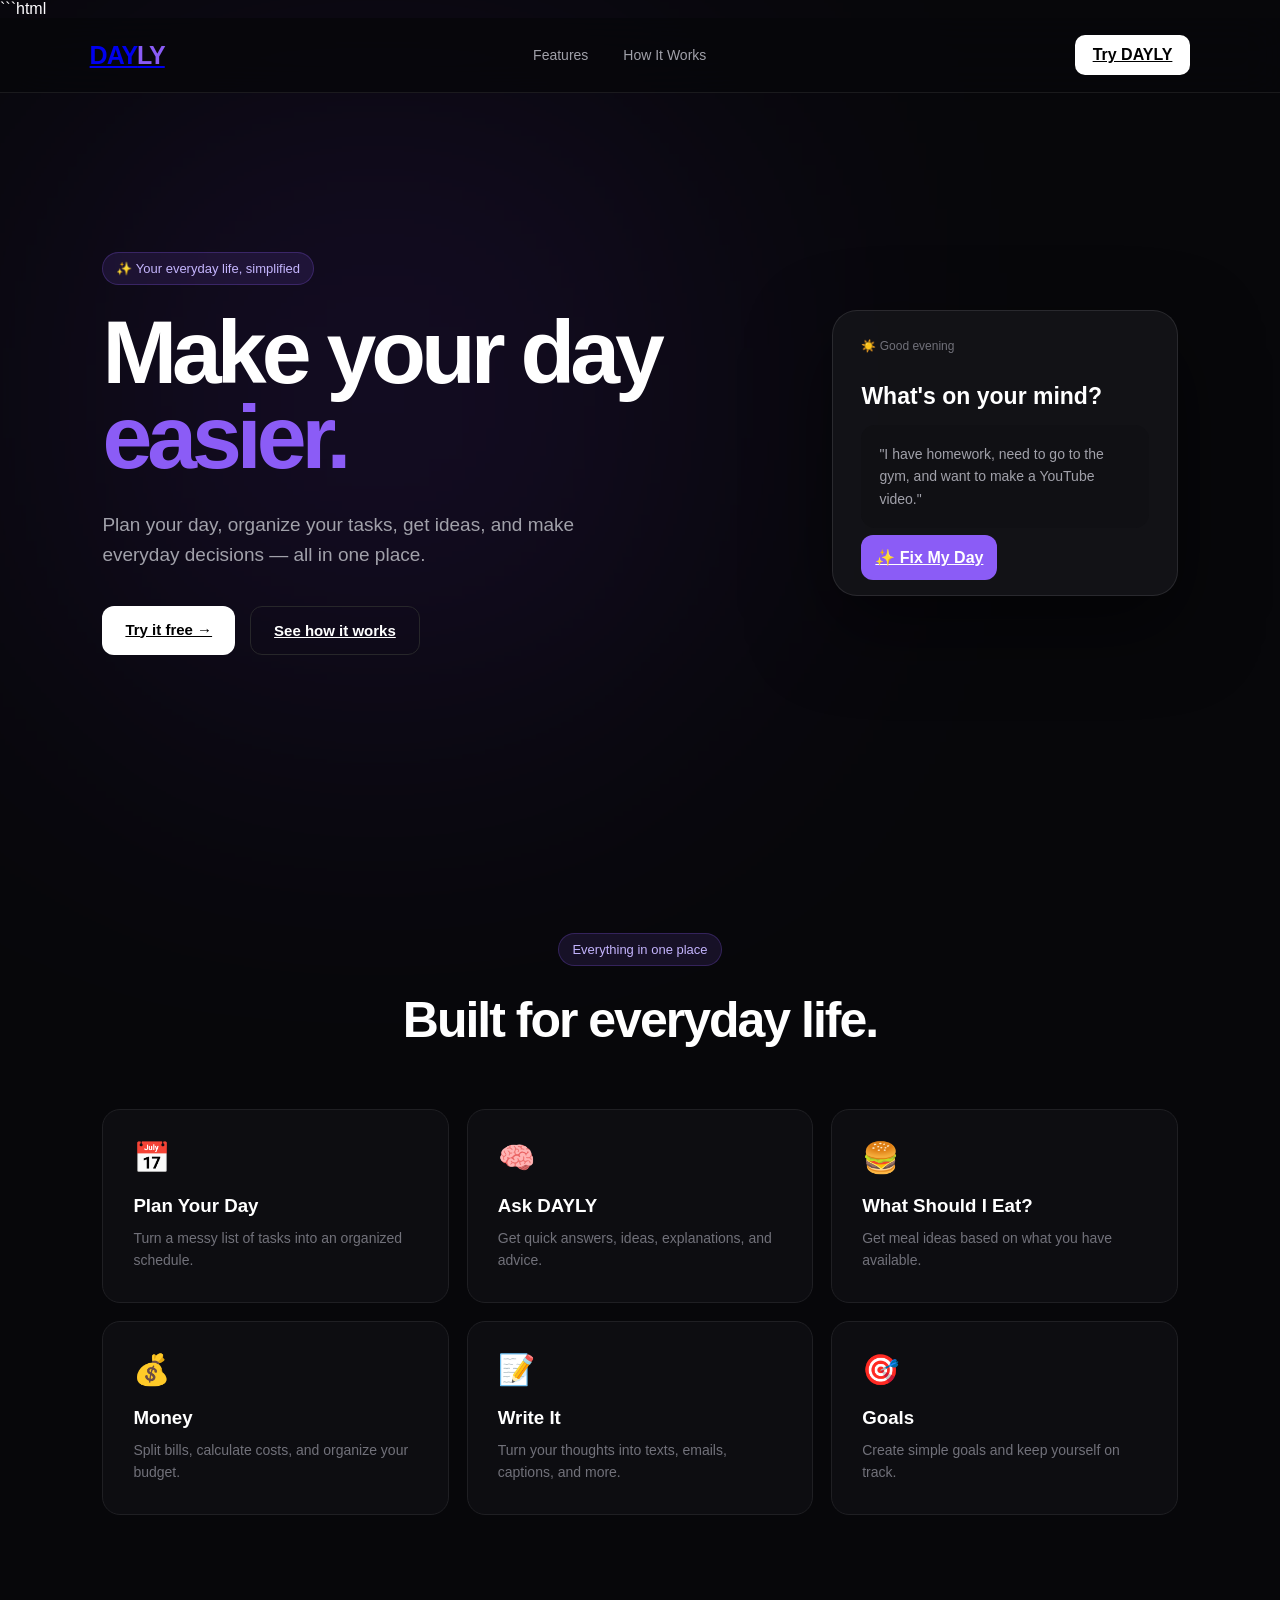
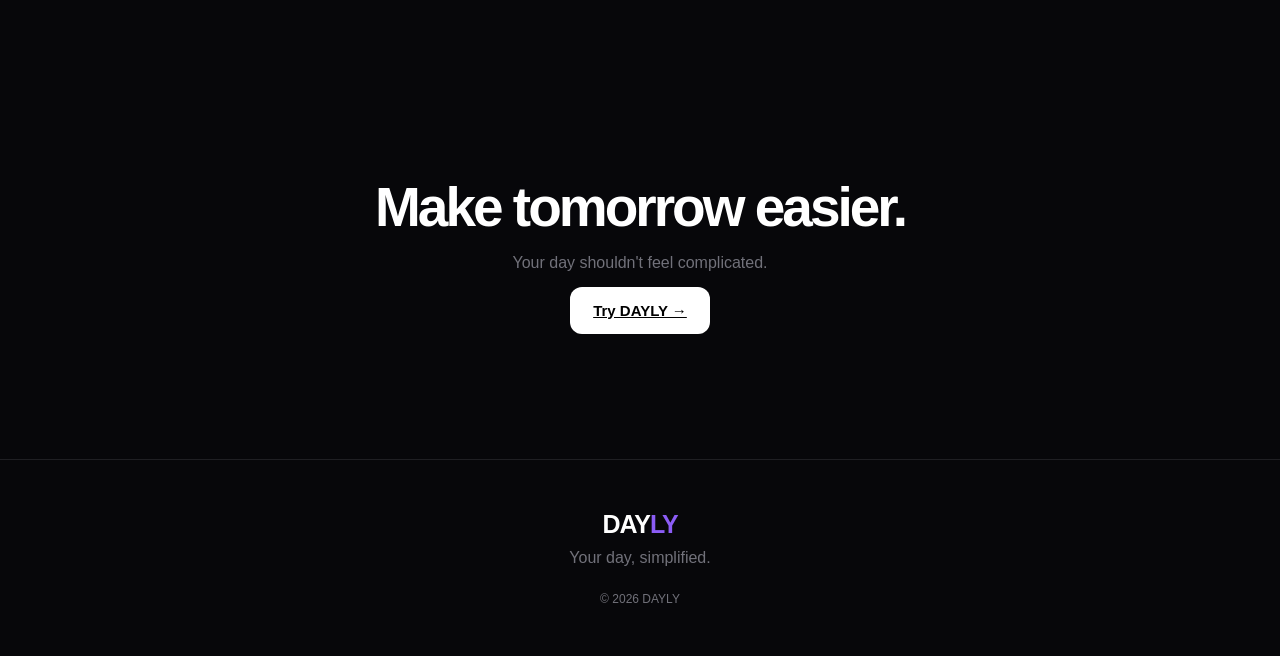
==== index.html @ 3aac828c "Add files via upload" ====
```html
<!DOCTYPE html>
<html lang="en">
<head>
    <meta charset="UTF-8">
    <meta name="viewport" content="width=device-width, initial-scale=1.0">

    <title>DAYLY — Your Day, Simplified.</title>

    <link rel="stylesheet" href="style.css">
</head>

<body>

<header class="navbar">

    <a href="index.html" class="logo">
        DAY<span>LY</span>
    </a>

    <nav>
        <a href="index.html#features">Features</a>
        <a href="how.html">How It Works</a>
    </nav>

    <a href="app.html" class="nav-button">
        Try DAYLY
    </a>

</header>


<section class="hero">

    <div class="hero-content">

        <div class="badge">
            ✨ Your everyday life, simplified
        </div>

        <h1>
            Make your day
            <span>easier.</span>
        </h1>

        <p>
            Plan your day, organize your tasks, get ideas,
            and make everyday decisions — all in one place.
        </p>

        <div class="hero-buttons">

            <a href="app.html" class="primary-button">
                Try it free →
            </a>

            <a href="how.html" class="secondary-button">
                See how it works
            </a>

        </div>

    </div>


    <div class="hero-card">

        <div class="card-top">
            <span>☀️ Good evening</span>
            <span id="date"></span>
        </div>

        <h3>What's on your mind?</h3>

        <p class="example">
            "I have homework, need to go to the gym,
            and want to make a YouTube video."
        </p>

        <a href="app.html" class="generate-button">
            ✨ Fix My Day
        </a>

    </div>

</section>


<section class="features" id="features">

    <div class="section-title">

        <div class="badge">
            Everything in one place
        </div>

        <h2>
            Built for everyday life.
        </h2>

    </div>


    <div class="feature-grid">

        <div class="feature-card">
            <div class="icon">📅</div>
            <h3>Plan Your Day</h3>
            <p>
                Turn a messy list of tasks into an organized schedule.
            </p>
        </div>


        <div class="feature-card">
            <div class="icon">🧠</div>
            <h3>Ask DAYLY</h3>
            <p>
                Get quick answers, ideas, explanations, and advice.
            </p>
        </div>


        <div class="feature-card">
            <div class="icon">🍔</div>
            <h3>What Should I Eat?</h3>
            <p>
                Get meal ideas based on what you have available.
            </p>
        </div>


        <div class="feature-card">
            <div class="icon">💰</div>
            <h3>Money</h3>
            <p>
                Split bills, calculate costs, and organize your budget.
            </p>
        </div>


        <div class="feature-card">
            <div class="icon">📝</div>
            <h3>Write It</h3>
            <p>
                Turn your thoughts into texts, emails, captions, and more.
            </p>
        </div>


        <div class="feature-card">
            <div class="icon">🎯</div>
            <h3>Goals</h3>
            <p>
                Create simple goals and keep yourself on track.
            </p>
        </div>

    </div>

</section>


<section class="cta">

    <h2>
        Make tomorrow easier.
    </h2>

    <p>
        Your day shouldn't feel complicated.
    </p>

    <a href="app.html" class="primary-button">
        Try DAYLY →
    </a>

</section>


<footer>

    <div class="logo">
        DAY<span>LY</span>
    </div>

    <p>
        Your day, simplified.
    </p>

    <p class="copyright">
        © 2026 DAYLY
    </p>

</footer>


<script src="script.js"></script>

</body>
</html>
---- style.css ----
* {
    margin: 0;
    padding: 0;
    box-sizing: border-box;
}

html {
    scroll-behavior: smooth;
}

body {
    font-family: Arial, Helvetica, sans-serif;
    background: #07070a;
    color: white;
    overflow-x: hidden;
}


/* =========================
   NAVBAR
========================= */

.navbar {
    width: 100%;
    height: 75px;

    display: flex;
    align-items: center;
    justify-content: space-between;

    padding: 0 7%;

    border-bottom: 1px solid rgba(255,255,255,0.08);

    background: rgba(7,7,10,0.8);

    backdrop-filter: blur(20px);

    position: sticky;
    top: 0;

    z-index: 100;
}

.logo {
    font-size: 25px;
    font-weight: 900;
    letter-spacing: -1px;
}

.logo span {
    color: #8b5cf6;
}

nav {
    display: flex;
    gap: 35px;
}

nav a {
    color: #a1a1aa;
    text-decoration: none;
    font-size: 14px;
}

nav a:hover {
    color: white;
}

.nav-button {
    background: white;
    color: black;

    border: none;

    padding: 11px 18px;

    border-radius: 10px;

    font-weight: bold;

    cursor: pointer;
}


/* =========================
   HERO
========================= */

.hero {
    min-height: 720px;

    display: flex;
    align-items: center;
    justify-content: space-between;

    gap: 80px;

    padding: 100px 8%;

    position: relative;
}

.hero::before {
    content: "";

    position: absolute;

    width: 500px;
    height: 500px;

    background: #7c3aed;

    filter: blur(180px);

    opacity: 0.18;

    top: 50px;
    left: 10%;
}

.hero-content {
    max-width: 650px;

    position: relative;
    z-index: 2;
}

.badge {
    display: inline-block;

    padding: 8px 13px;

    border-radius: 50px;

    background: rgba(139,92,246,0.12);

    border: 1px solid rgba(139,92,246,0.25);

    color: #c4b5fd;

    font-size: 13px;

    margin-bottom: 25px;
}

.hero h1 {
    font-size: clamp(55px, 7vw, 95px);

    line-height: 0.95;

    letter-spacing: -5px;

    margin-bottom: 30px;
}

.hero h1 span {
    color: #8b5cf6;
}

.hero p {
    font-size: 19px;

    line-height: 1.6;

    color: #a1a1aa;

    max-width: 550px;

    margin-bottom: 35px;
}

.hero-buttons {
    display: flex;
    gap: 15px;
}

.primary-button,
.secondary-button {
    padding: 15px 23px;

    border-radius: 12px;

    font-size: 15px;

    font-weight: bold;

    cursor: pointer;

    transition: 0.2s;
}

.primary-button {
    background: white;

    color: black;

    border: none;
}

.primary-button:hover {
    transform: translateY(-2px);

    box-shadow: 0 10px 30px rgba(255,255,255,0.12);
}

.secondary-button {
    background: transparent;

    color: white;

    border: 1px solid #27272a;
}

.secondary-button:hover {
    background: #111114;
}


/* =========================
   HERO CARD
========================= */

.hero-card {
    width: 390px;

    padding: 28px;

    background: rgba(20,20,25,0.85);

    border: 1px solid rgba(255,255,255,0.1);

    border-radius: 25px;

    box-shadow:
        0 30px 80px rgba(0,0,0,0.5);

    position: relative;
    z-index: 2;
}

.card-top {
    display: flex;

    justify-content: space-between;

    color: #71717a;

    font-size: 12px;

    margin-bottom: 30px;
}

.hero-card h3 {
    font-size: 23px;

    margin-bottom: 15px;
}

.example {
    background: #101014;

    padding: 18px;

    border-radius: 14px;

    color: #a1a1aa !important;

    font-size: 14px !important;

    margin-bottom: 20px !important;
}


/* =========================
   BUTTON
========================= */

.generate-button {
    width: 100%;

    border: none;

    background: #8b5cf6;

    color: white;

    padding: 14px;

    border-radius: 12px;

    font-weight: bold;

    cursor: pointer;

    transition: 0.2s;
}

.generate-button:hover {
    background: #7c3aed;

    transform: translateY(-2px);
}

.generate-button.big {
    margin-top: 15px;
}


/* =========================
   APP
========================= */

.app-section {
    padding: 100px 8%;

    background: #0a0a0e;
}

.section-title {
    text-align: center;

    max-width: 650px;

    margin: 0 auto 60px;
}

.section-title h2 {
    font-size: 50px;

    letter-spacing: -2px;

    margin-bottom: 15px;
}

.section-title p {
    color: #71717a;

    line-height: 1.6;
}

.planner {
    max-width: 800px;

    margin: auto;

    background: #111114;

    padding: 25px;

    border-radius: 20px;

    border: 1px solid #27272a;
}

textarea {
    width: 100%;

    height: 160px;

    resize: none;

    background: #08080b;

    border: 1px solid #27272a;

    border-radius: 14px;

    padding: 20px;

    color: white;

    font-size: 15px;

    outline: none;
}

textarea:focus {
    border-color: #8b5cf6;
}

.result {
    margin-top: 25px;

    background: #08080b;

    padding: 20px;

    border-radius: 15px;

    border: 1px solid #27272a;
}

.result h3 {
    margin-bottom: 20px;
}

.plan-item {
    display: flex;

    gap: 15px;

    padding: 15px 0;

    border-bottom: 1px solid #1f1f23;
}

.plan-time {
    color: #a78bfa;

    font-weight: bold;

    min-width: 70px;
}

.plan-task {
    color: #d4d4d8;
}

.hidden {
    display: none;
}


/* =========================
   FEATURES
========================= */

.features {
    padding: 120px 8%;
}

.feature-grid {
    max-width: 1100px;

    margin: auto;

    display: grid;

    grid-template-columns: repeat(3, 1fr);

    gap: 18px;
}

.feature-card {
    padding: 30px;

    background: #0d0d11;

    border: 1px solid #1f1f23;

    border-radius: 18px;

    transition: 0.25s;
}

.feature-card:hover {
    transform: translateY(-5px);

    border-color: #8b5cf6;
}

.icon {
    font-size: 30px;

    margin-bottom: 20px;
}

.feature-card h3 {
    margin-bottom: 10px;
}

.feature-card p {
    color: #71717a;

    line-height: 1.6;

    font-size: 14px;
}


/* =========================
   HOW IT WORKS
========================= */

.how {
    padding: 120px 8%;

    background: #0a0a0e;
}

.steps {
    max-width: 1000px;

    margin: auto;

    display: grid;

    grid-template-columns: repeat(3, 1fr);

    gap: 20px;
}

.step {
    padding: 30px;

    border-left: 1px solid #27272a;
}

.step span {
    color: #8b5cf6;

    font-weight: bold;

    font-size: 13px;
}

.step h3 {
    margin: 20px 0 10px;
}

.step p {
    color: #71717a;

    line-height: 1.6;
}


/* =========================
   CTA
========================= */

.cta {
    text-align: center;

    padding: 140px 20px;
}

.cta h2 {
    font-size: 55px;

    letter-spacing: -3px;

    margin-bottom: 15px;
}

.cta p {
    color: #71717a;

    margin-bottom: 30px;
}


/* =========================
   FOOTER
========================= */

footer {
    padding: 50px 8%;

    border-top: 1px solid #1f1f23;

    text-align: center;

    color: #71717a;
}

footer .logo {
    color: white;

    margin-bottom: 10px;
}

.copyright {
    margin-top: 25px;

    font-size: 12px;
}


/* =========================
   MOBILE
========================= */

@media (max-width: 850px) {

    nav {
        display: none;
    }

    .hero {
        flex-direction: column;

        padding-top: 70px;

        text-align: center;
    }

    .hero p {
        margin-left: auto;
        margin-right: auto;
    }

    .hero-buttons {
        justify-content: center;
    }

    .hero-card {
        width: 100%;

        max-width: 400px;
    }

    .feature-grid {
        grid-template-columns: 1fr;
    }

    .steps {
        grid-template-columns: 1fr;
    }

    .section-title h2 {
        font-size: 38px;
    }

    .cta h2 {
        font-size: 40px;
    }
}
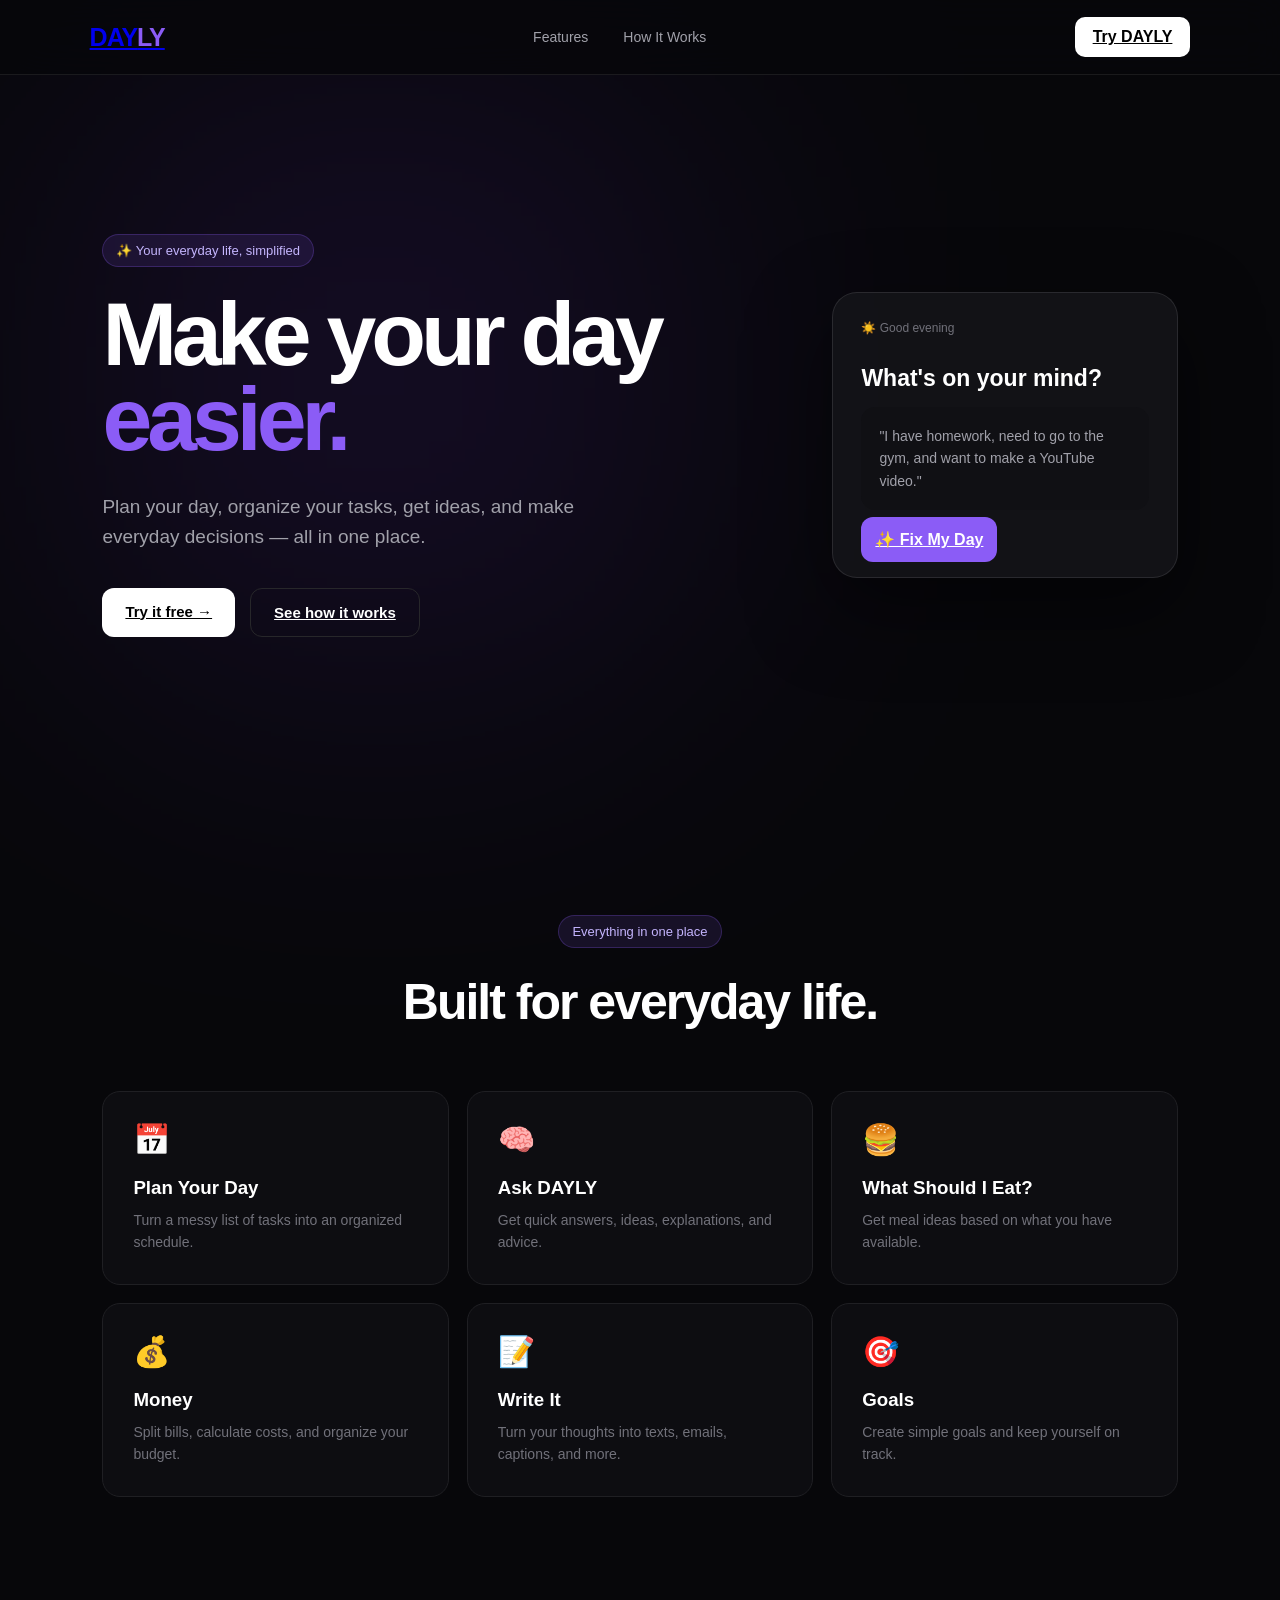
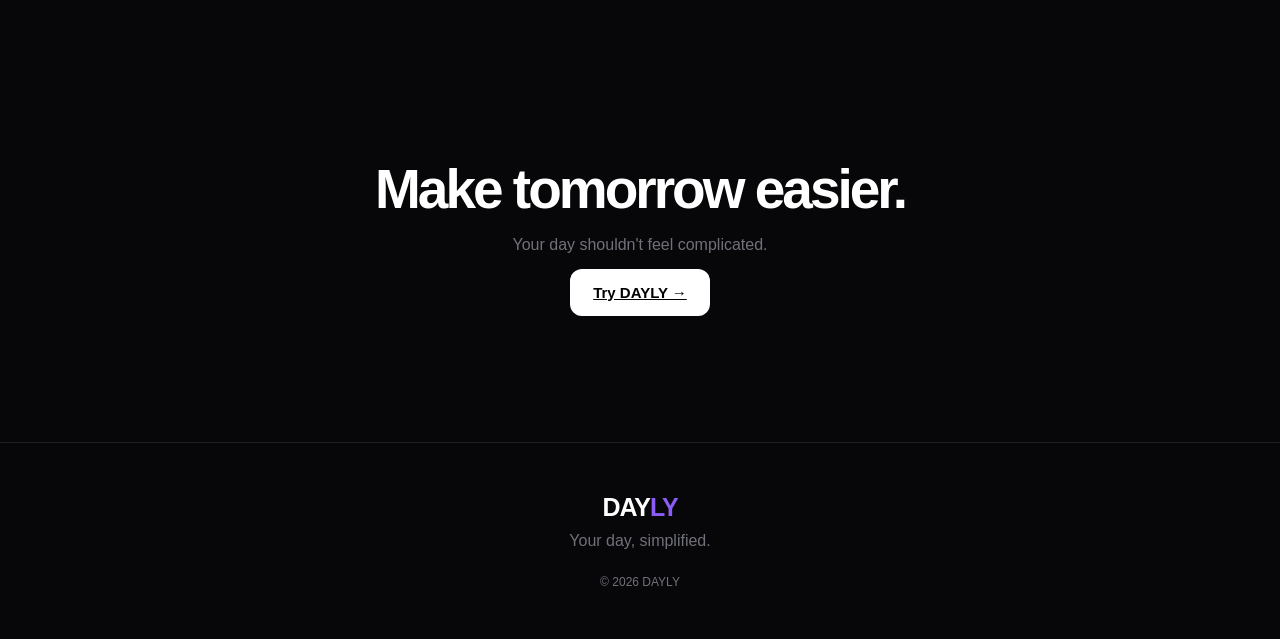
==== commit 06d1e1df: "Update index.html" ====
--- a/index.html
+++ b/index.html
@@ -1,4 +1,4 @@
-```html
+
 <!DOCTYPE html>
 <html lang="en">
 <head>
